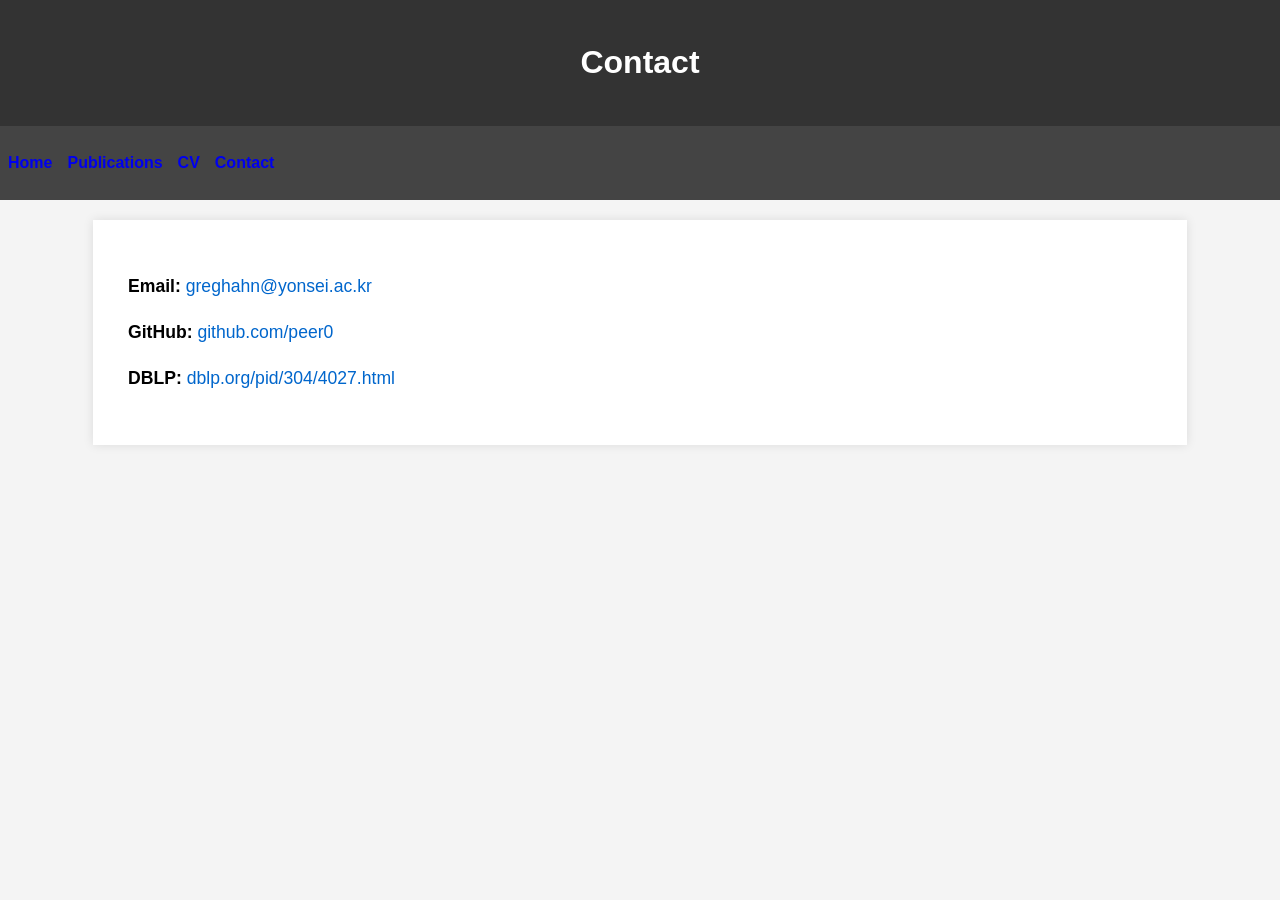
==== contact.html @ b4288afc "Create contact.html" ====
<!DOCTYPE html>
<html lang="en">
<head>
  <meta charset="UTF-8" />
  <meta name="viewport" content="width=device-width, initial-scale=1.0" />
  <title>Contact – Joonghyuk Hahn</title>
  <link rel="stylesheet" href="assets/style.css" />
  <style>
    .contact-info {
      font-size: 1.1em;
      margin-top: 20px;
    }
    .contact-info a {
      color: #0066cc;
      text-decoration: none;
    }
    .contact-info a:hover {
      text-decoration: underline;
    }
  </style>
</head>
<body>
  <header>
    <h1>Contact</h1>
  </header>

  <nav>
    <ul>
      <li><a href="index.html">Home</a></li>
      <li><a href="publications.html">Publications</a></li>
      <li><a href="cv.html">CV</a></li>
      <li><a href="contact.html">Contact</a></li>
    </ul>
  </nav>

  <section class="contact-info">
    <p><strong>Email:</strong> <a href="mailto:greghahn@yonsei.ac.kr">greghahn@yonsei.ac.kr</a></p>
    <p><strong>GitHub:</strong> <a href="https://github.com/peer0" target="_blank">github.com/peer0</a></p>
    <p><strong>DBLP:</strong> <a href="https://dblp.org/pid/304/4027.html" target="_blank">dblp.org/pid/304/4027.html</a></p>
  </section>
</body>
</html>
---- assets/style.css ----
body {
    font-family: Arial, sans-serif;
    margin: 0;
    padding: 0;
    line-height: 1.6;
    background-color: #f4f4f4;
}

header {
    text-align: center;
    padding: 1em;
    background-color: #333;
    color: white;
}

header img {
    width: 150px;
    border-radius: 50%;
}

nav {
    background-color: #444;
    color: white;
    text-align: center;
    padding: 0.5em;
}

nav ul {
  list-style-type: none;
  padding: 0;
  display: flex;
  gap: 15px;
}

nav ul li {
  display: inline;
}

nav ul li a {
  text-decoration: none;
  font-weight: bold;
}


section {
    padding: 2em;
    background-color: white;
    margin: 1em auto;
    width: 80%;
    box-shadow: 0 0 10px rgba(0, 0, 0, 0.1);
}

footer {
    text-align: center;
    padding: 1em;
    background-color: #333;
    color: white;
}
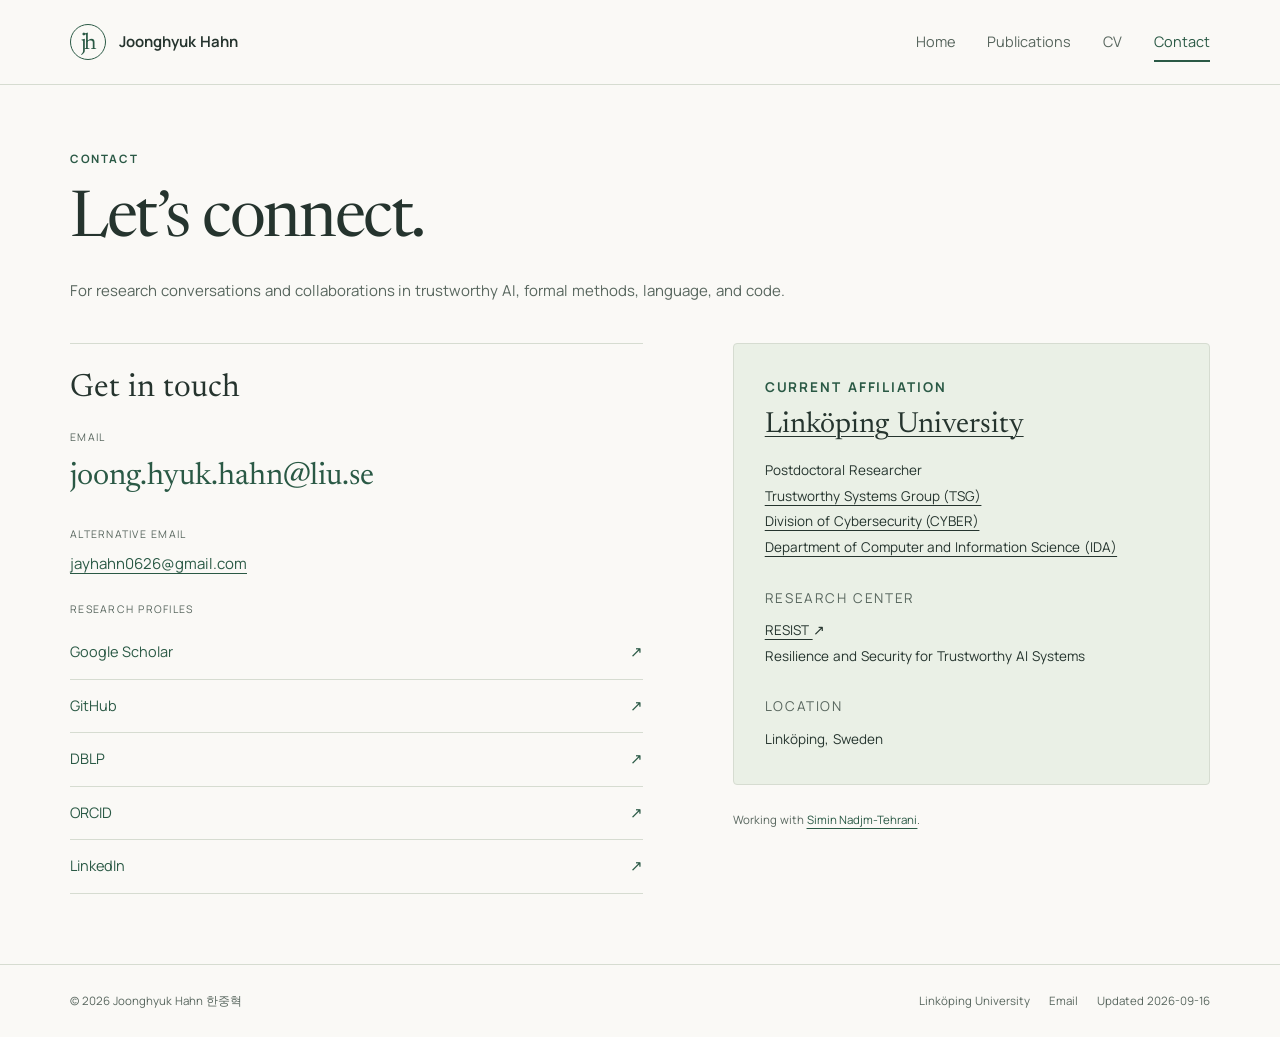
==== commit fed44990: "Redesign site and update for Linköping postdoc - New editorial design (Newsreader/Manrope, local fon" ====
--- a/contact.html
+++ b/contact.html
@@ -1,42 +1,26 @@
 <!DOCTYPE html>
 <html lang="en">
 <head>
-  <meta charset="UTF-8" />
-  <meta name="viewport" content="width=device-width, initial-scale=1.0" />
-  <title>Contact – Joonghyuk Hahn</title>
-  <link rel="stylesheet" href="assets/style.css" />
-  <style>
-    .contact-info {
-      font-size: 1.1em;
-      margin-top: 20px;
-    }
-    .contact-info a {
-      color: #0066cc;
-      text-decoration: none;
-    }
-    .contact-info a:hover {
-      text-decoration: underline;
-    }
-  </style>
-</head>
-<body>
-  <header>
-    <h1>Contact</h1>
-  </header>
-
-  <nav>
-    <ul>
-      <li><a href="index.html">Home</a></li>
-      <li><a href="publications.html">Publications</a></li>
-      <li><a href="cv.html">CV</a></li>
-      <li><a href="contact.html">Contact</a></li>
-    </ul>
-  </nav>
-
-  <section class="contact-info">
-    <p><strong>Email:</strong> <a href="mailto:greghahn@yonsei.ac.kr">greghahn@yonsei.ac.kr</a></p>
-    <p><strong>GitHub:</strong> <a href="https://github.com/peer0" target="_blank">github.com/peer0</a></p>
-    <p><strong>DBLP:</strong> <a href="https://dblp.org/pid/304/4027.html" target="_blank">dblp.org/pid/304/4027.html</a></p>
-  </section>
-</body>
-</html>
+<meta charset="UTF-8"><meta name="viewport" content="width=device-width, initial-scale=1">
+<title>Contact | Joonghyuk Hahn</title>
+<meta name="description" content="Contact Joonghyuk Hahn, Postdoctoral Researcher in TSG at Linköping University and RESIST."><meta name="author" content="Joonghyuk Hahn">
+<meta name="theme-color" content="#173e30"><meta name="color-scheme" content="light">
+<link rel="canonical" href="https://peer0.github.io/contact.html"><link rel="icon" type="image/svg+xml" href="assets/favicon.svg">
+<meta property="og:type" content="website"><meta property="og:locale" content="en_US">
+<meta property="og:title" content="Contact | Joonghyuk Hahn"><meta property="og:description" content="Contact Joonghyuk Hahn, Postdoctoral Researcher in TSG at Linköping University and RESIST."><meta property="og:url" content="https://peer0.github.io/contact.html">
+<meta name="twitter:card" content="summary"><meta name="twitter:title" content="Contact | Joonghyuk Hahn"><meta name="twitter:description" content="Contact Joonghyuk Hahn, Postdoctoral Researcher in TSG at Linköping University and RESIST.">
+<link rel="stylesheet" href="assets/style.css"><script src="assets/site.js" defer></script>
+<script type="application/ld+json">{"@context": "https://schema.org", "@type": "Person", "name": "Joonghyuk Hahn", "alternateName": "한중혁", "url": "https://peer0.github.io", "jobTitle": "Postdoctoral Researcher", "affiliation": {"@type": "Organization", "name": "Linköping University", "url": "https://liu.se/en"}, "sameAs": ["https://scholar.google.com/citations?user=08ccS2oAAAAJ", "https://github.com/peer0", "https://dblp.org/pid/304/4027.html", "https://orcid.org/0009-0000-5890-4916", "https://www.linkedin.com/in/joonghyuk-hahn"], "knowsAbout": ["Trustworthy AI", "Formal language theory", "Code intelligence", "Neuro-symbolic AI"]}</script>
+</head><body>
+<a class="skip-link" href="#main">Skip to content</a>
+<header class="site-header"><div class="wrap header-inner">
+<a href="index.html" class="brand"><span class="monogram" aria-hidden="true">jh</span>Joonghyuk Hahn</a>
+<button class="menu-toggle" type="button" data-menu-toggle aria-expanded="false" aria-controls="site-navigation" hidden>Menu <span aria-hidden="true">☰</span></button>
+<nav class="site-nav" id="site-navigation" aria-label="Main navigation"><a href="index.html">Home</a><a href="publications.html">Publications</a><a href="cv.html">CV</a><a href="contact.html" aria-current="page">Contact</a></nav></div></header>
+<main id="main" class="wrap"><div class="page-intro"><p class="eyebrow">Contact</p><h1>Let’s connect.</h1><p class="lede">For research conversations and collaborations in trustworthy AI, formal methods, language, and code.</p></div><div class="contact-layout"><div><section class="contact-panel"><h2>Get in touch</h2><div class="contact-label">Email</div><a class="email-link" href="mailto:joong.hyuk.hahn@liu.se">joong.hyuk.hahn@liu.se</a><div class="contact-label">Alternative email</div><a href="mailto:jayhahn0626@gmail.com">jayhahn0626@gmail.com</a><div class="contact-label">Research profiles</div><a href="https://scholar.google.com/citations?user=08ccS2oAAAAJ" target="_blank" rel="noopener noreferrer" class="profile-row">Google Scholar<span class="arrow" aria-hidden="true">↗</span></a><a href="https://github.com/peer0" target="_blank" rel="noopener noreferrer" class="profile-row">GitHub<span class="arrow" aria-hidden="true">↗</span></a><a href="https://dblp.org/pid/304/4027.html" target="_blank" rel="noopener noreferrer" class="profile-row">DBLP<span class="arrow" aria-hidden="true">↗</span></a><a href="https://orcid.org/0009-0000-5890-4916" target="_blank" rel="noopener noreferrer" class="profile-row">ORCID<span class="arrow" aria-hidden="true">↗</span></a><a href="https://www.linkedin.com/in/joonghyuk-hahn" target="_blank" rel="noopener noreferrer" class="profile-row">LinkedIn<span class="arrow" aria-hidden="true">↗</span></a></section></div>
+<div><section class="contact-affiliation"><p class="eyebrow">Current affiliation</p><h3><a href="https://liu.se/en" target="_blank" rel="noopener noreferrer">Linköping University</a></h3><p>Postdoctoral Researcher<br><a href="https://liu.se/en/organisation/liu/ida/cyber" target="_blank" rel="noopener noreferrer">Trustworthy Systems Group (TSG)</a><br><a href="https://liu.se/en/organisation/liu/ida/cyber" target="_blank" rel="noopener noreferrer">Division of Cybersecurity (CYBER)</a><br><a href="https://liu.se/en/organisation/liu/ida" target="_blank" rel="noopener noreferrer">Department of Computer and Information Science (IDA)</a></p><p class="contact-label">Research center</p><p><a href="https://liu.se/en/research/resist" target="_blank" rel="noopener noreferrer">RESIST <span class="arrow" aria-hidden="true">↗</span></a><br>Resilience and Security for Trustworthy AI Systems</p><p class="contact-label">Location</p><p>Linköping, Sweden</p></section><p class="fine-print">Working with <a href="https://liu.se/en/employee/simna73" target="_blank" rel="noopener noreferrer">Simin Nadjm-Tehrani</a>.</p></div></div></main>
+<footer class="site-footer"><div class="wrap footer-inner">
+<span>© 2026 Joonghyuk Hahn <span lang="ko">한중혁</span></span>
+<div class="footer-links"><a href="https://liu.se/en" target="_blank" rel="noopener noreferrer">Linköping University</a><a href="mailto:joong.hyuk.hahn@liu.se">Email</a><span>Updated 2026-09-16</span></div>
+</div></footer><div class="action-status" id="action-status" role="status" aria-live="polite" aria-atomic="true"></div>
+</body></html>
--- a/assets/style.css
+++ b/assets/style.css
@@ -1,58 +1,367 @@
-body {
-    font-family: Arial, sans-serif;
-    margin: 0;
-    padding: 0;
-    line-height: 1.6;
-    background-color: #f4f4f4;
-}
-
-header {
-    text-align: center;
-    padding: 1em;
-    background-color: #333;
-    color: white;
-}
-
-header img {
-    width: 150px;
-    border-radius: 50%;
-}
-
-nav {
-    background-color: #444;
-    color: white;
-    text-align: center;
-    padding: 0.5em;
-}
-
-nav ul {
-  list-style-type: none;
-  padding: 0;
-  display: flex;
-  gap: 15px;
-}
-
-nav ul li {
-  display: inline;
-}
-
-nav ul li a {
-  text-decoration: none;
-  font-weight: bold;
-}
-
-
-section {
-    padding: 2em;
-    background-color: white;
-    margin: 1em auto;
-    width: 80%;
-    box-shadow: 0 0 10px rgba(0, 0, 0, 0.1);
-}
-
-footer {
-    text-align: center;
-    padding: 1em;
-    background-color: #333;
-    color: white;
-}
+/* Self-hosted, OFL-licensed typefaces. No external font requests. */
+@font-face{font-family:Newsreader;src:url(fonts/newsreader-normal.woff2) format('woff2');font-style:normal;font-weight:200 800;font-display:swap}
+@font-face{font-family:Newsreader;src:url(fonts/newsreader-italic.woff2) format('woff2');font-style:italic;font-weight:200 800;font-display:swap}
+@font-face{font-family:Manrope;src:url(fonts/manrope.woff2) format('woff2');font-style:normal;font-weight:200 800;font-display:swap}
+:root{
+  --paper:#faf9f6;--surface:#f0f1eb;--ink:#25342e;--muted:#58665e;
+  --green:#2a5945;--deep:#193e30;--copper:#905332;--line:#d6dcd1;
+  --soft-green:#eaf0e6;--serif:Newsreader,Georgia,'Times New Roman',serif;
+  --sans:Manrope,-apple-system,BlinkMacSystemFont,'Segoe UI',Arial,sans-serif;
+}
+*{box-sizing:border-box}
+html{scroll-behavior:smooth;scroll-padding-top:108px}
+body{margin:0;color:var(--ink);background:var(--paper);font:15px/1.7 var(--sans);word-spacing:.06em;-webkit-font-smoothing:antialiased}
+[hidden]{display:none!important}
+::selection{background:#d3e2c8;color:var(--deep)}
+a{color:var(--green);text-decoration-thickness:1px;text-underline-offset:4px}
+a:hover{color:var(--deep)}
+button,input,select{font:inherit}
+button,select,summary{cursor:pointer}
+button{color:inherit}
+:where(button,a,input,select,summary):focus-visible{outline:3px solid var(--copper);outline-offset:4px}
+img{display:block;max-width:100%}
+p,h1,h2,h3,figure{margin:0}
+h1,h2,h3{line-height:1.2;font-weight:500}
+button,a,input,select,summary{-webkit-tap-highlight-color:transparent}
+.wrap{width:min(1140px,calc(100% - 96px));margin-inline:auto}
+.skip-link{position:fixed;left:20px;top:-100px;padding:12px 20px;color:#fff;background:var(--deep);z-index:100}
+.skip-link:focus{top:12px;color:white}
+
+/* Shared navigation and small, deliberate interface details. */
+.site-header{position:sticky;top:0;z-index:20;background:rgba(250,249,246,.97);border-bottom:1px solid var(--line)}
+.header-inner{min-height:84px;display:flex;justify-content:space-between;align-items:center;gap:24px}
+.brand{display:flex;align-items:center;gap:13px;text-decoration:none;color:var(--ink);font-size:15px;font-weight:650;white-space:nowrap}
+.monogram{display:inline-flex;align-items:center;justify-content:center;flex-shrink:0;width:36px;height:36px;border:1px solid var(--green);border-radius:50%;font:23px var(--serif);letter-spacing:-.05em;color:var(--green);padding-top:3px}
+.site-nav{display:flex;align-items:center;gap:0;flex:0 0 auto}
+.site-nav a+a{margin-left:32px}
+.site-nav a{font-size:14.5px;color:var(--muted);padding:13px 0;text-decoration:none;position:relative;min-height:44px}
+.site-nav a:hover,.site-nav a[aria-current=page]{color:var(--green)}
+.site-nav a[aria-current=page]::after{content:'';height:2px;position:absolute;bottom:5px;left:0;right:0;background:var(--green)}
+.menu-toggle{display:none;background:transparent;border:1px solid var(--line);border-radius:3px;padding:9px 11px;font-size:13.5px}
+.eyebrow{color:var(--green);font-size:11.5px;font-weight:700;letter-spacing:.14em;text-transform:uppercase}
+.button{min-height:46px;display:inline-flex;align-items:center;justify-content:center;gap:22px;padding:11px 18px;background:var(--deep);color:white;border:1px solid var(--deep);border-radius:3px;font-size:13.5px;font-weight:600;text-decoration:none;white-space:nowrap;flex-shrink:0;transition:background .18s,border-color .18s,transform .18s}
+.button:hover{background:#2e5844;color:white;transform:translateY(-1px)}
+.button-secondary{background:transparent;color:var(--ink);border-color:#b7c1b3}
+.button-secondary:hover{color:var(--deep);background:var(--soft-green);border-color:var(--green)}
+.arrow{display:inline-block;text-decoration:none;font-family:var(--sans);font-weight:400}
+.text-link{font-size:13.5px;font-weight:600;text-decoration:none;display:inline-flex;gap:16px;align-items:center;white-space:nowrap;padding-block:12px;min-height:44px}
+.text-link:hover{text-decoration:underline}
+.site-footer{border-top:1px solid var(--line)}
+.footer-inner{padding-block:26px;display:flex;flex-wrap:wrap;justify-content:space-between;align-items:center;gap:10px 25px;color:var(--muted);font-size:11.5px}
+.footer-inner a{color:var(--muted);text-decoration:none}
+.footer-inner a:hover{color:var(--green);text-decoration:underline}
+.footer-links{display:flex;gap:19px;align-items:center;flex:0 0 auto;white-space:nowrap}
+.action-status{position:fixed;bottom:22px;left:50%;transform:translateX(-50%);z-index:50;max-width:calc(100% - 40px);width:max-content;padding:12px 20px;background:var(--deep);color:white;border-radius:4px;font-size:14.5px;box-shadow:0 4px 20px #193e3026;opacity:0;pointer-events:none;transition:opacity .15s}
+.action-status.has-message{opacity:1}
+
+/* Introduction: typography and the original portrait carry the identity. */
+.hero{display:grid;grid-template-columns:minmax(0,1fr) 286px;gap:86px;align-items:center;padding-block:80px 72px}
+.hero .eyebrow{display:flex;flex-wrap:wrap;gap:8px;align-items:center;font-size:10.5px;letter-spacing:.11em}
+.nowrap{white-space:nowrap}
+.status-dot{width:6px;height:6px;background:var(--green);border-radius:50%;display:inline-block;margin-right:2px}
+.hero-name{margin-block:24px 0}
+.hero h1{font:500 clamp(54px,5.5vw,76px)/1.05 var(--serif);letter-spacing:-.048em}
+.korean-name{display:block;font:13px/1.5 var(--sans);letter-spacing:.16em;color:var(--muted);margin-top:9px}
+.hero-headline{font:400 32px/1.2 var(--serif);letter-spacing:-.02em;max-width:530px;margin-top:24px}
+.hero-headline em{font-weight:400;color:var(--green);white-space:nowrap}
+.hero-bio{font-size:15.5px;line-height:1.9;margin-top:22px;max-width:630px;color:var(--muted)}
+.hero-bio a{color:var(--ink);text-decoration-color:#9dac99}
+.actions{display:flex;align-items:center;gap:12px;flex-wrap:wrap;margin-top:26px}
+.profile-links{display:flex;flex-wrap:wrap;gap:2px 23px;margin-top:17px}
+.profile-links a{font-size:12.5px;text-decoration:none;color:var(--muted);padding-block:10px}
+.profile-links a:hover{color:var(--green);text-decoration:underline}
+.hero-portrait{padding-top:8px}
+.portrait-frame{position:relative;border:1px solid #bdc6b7;padding:8px;background:var(--paper)}
+.portrait-frame::before{content:'';position:absolute;inset:11px -12px -12px 11px;border:1px solid #d8dbcd;z-index:-1}
+.portrait-frame::after{content:'';width:46px;height:3px;position:absolute;top:-2px;left:17px;background:var(--green)}
+.portrait{width:268px;height:330px;object-fit:cover;object-position:52% 84%}
+.portrait-note{margin-top:23px;display:flex;flex-direction:column;gap:5px;font-size:13.5px;color:var(--green)}
+.portrait-note .location-label{font-size:10.5px;letter-spacing:.11em;text-transform:uppercase;color:var(--muted)}
+.portrait-note span:last-child{display:flex;align-items:center;gap:6px;white-space:nowrap}
+.portrait-note svg{width:13px;height:13px;fill:none;stroke:currentColor;stroke-width:1.5}
+.affiliation-band{background:var(--soft-green);border-block:1px solid var(--line)}
+.affiliation-inner{display:grid;grid-template-columns:1.2fr 1.3fr 1.1fr;gap:28px;padding-block:25px;align-items:start}
+.affiliation-item{border-left:1px solid #cad6c3;padding-left:28px;min-width:0}
+.affiliation-item:first-child{padding-left:0;border:0}
+.affiliation-item .eyebrow{font-size:10.5px;letter-spacing:.12em;margin-bottom:6px}
+.affiliation-item a{font-size:14.5px;font-weight:550;text-decoration:none;color:var(--ink)}
+.affiliation-item a:hover{text-decoration:underline}
+.affiliation-item small{display:block;font-size:11.5px;color:var(--muted);margin-top:4px;line-height:1.7}
+.affiliation-item small a{font-size:inherit;font-weight:400;color:inherit}
+
+/* Research directions link directly to the relevant bibliography. */
+.section{padding-block:68px;border-bottom:1px solid var(--line)}
+.section-heading{display:flex;justify-content:space-between;gap:32px;align-items:end;margin-bottom:32px}
+.section-heading>div{flex:1 1 0%;min-width:0}
+.section-heading>.text-link{flex:0 0 auto}
+.section-heading h2{font:400 40px/1.12 var(--serif);letter-spacing:-.026em;margin-top:11px}
+.section-heading h2 em{color:var(--green)}
+.research-heading{align-items:center;margin-bottom:36px}
+.research-heading>div{flex:0 0 37%}
+.research-heading h2{font-size:43px}
+.section-intro{color:var(--muted);font-size:15.5px;line-height:1.9;max-width:660px}
+.theme-grid{display:grid;grid-template-columns:repeat(3,minmax(0,1fr));gap:30px}
+.theme{display:flex;flex-direction:column;border-top:1px solid var(--green);padding-top:18px}
+.theme-top{display:flex;gap:11px;align-items:center;margin-bottom:16px}
+.theme-number{color:var(--copper);font:italic 21px var(--serif)}
+.theme-label{color:var(--muted);font-size:11.5px;font-weight:600}
+.theme h3{font:400 28px/1.2 var(--serif);letter-spacing:-.02em;margin-bottom:12px;max-width:290px}
+.theme p{font-size:13.5px;color:var(--muted);line-height:1.85;margin-bottom:12px}
+.theme-bottom{margin-top:auto}
+.theme-link{font-size:12.5px;font-weight:600;display:flex;align-items:center;gap:10px;min-height:44px;text-decoration:none;width:fit-content;white-space:nowrap}
+.theme-link:hover,.theme-secondary:hover{text-decoration:underline}
+.paper-count{display:inline-flex;align-items:center;justify-content:center;min-width:21px;height:21px;border-radius:50%;background:var(--soft-green);color:var(--green);font-size:11.5px}
+.theme-secondary{display:inline-flex;min-height:30px;align-items:center;font-size:11.5px;text-decoration:none;color:var(--muted)}
+
+/* Now: one short statement of current work, placed between affiliation and research directions. */
+.now{display:grid;grid-template-columns:37% minmax(0,1fr);gap:40px;align-items:start;padding-block:64px 60px;border-bottom:1px solid var(--line)}
+.now .eyebrow{display:flex;align-items:center;gap:9px;padding-top:9px}
+.now-text{font:400 26px/1.45 var(--serif);letter-spacing:-.012em;word-spacing:normal;color:var(--deep);max-width:700px;margin:0}
+/* Research cards: diagrams explain concepts; bibliographic data stays explicit. */
+.research-grid{display:grid;grid-template-columns:repeat(2,minmax(0,1fr));gap:26px}
+.research-card{display:flex;flex-direction:column;min-width:0;border:1px solid var(--line);border-radius:5px;background:#fdfcf9;overflow:hidden;transition:border-color .2s,box-shadow .2s,transform .2s}
+.research-card:hover{border-color:#a6b8a0;box-shadow:0 8px 24px #20382c08;transform:translateY(-2px)}
+.research-art{border-bottom:1px solid var(--line);background:var(--soft-green)}
+.research-art img{width:100%;height:auto;aspect-ratio:560/220}
+.research-card-body{padding:24px 26px 19px;display:flex;flex:1 0 auto;flex-direction:column}
+.research-card-body>*{flex-shrink:0}
+.research-card-meta{display:flex;flex-wrap:wrap;gap:5px 12px;align-items:baseline;justify-content:space-between;margin-bottom:16px}
+.research-card-meta .eyebrow{font-size:10.5px;letter-spacing:.1em}
+.venue{color:var(--green);font-size:11.5px;font-weight:700}
+.venue.preprint{color:var(--copper)}
+.research-card h3{font:400 34px/1.13 var(--serif);letter-spacing:-.025em;margin-bottom:10px}
+.research-card h3 a{display:block;position:relative;padding-right:28px;text-decoration:none;color:var(--ink)}
+.research-card h3 .arrow{position:absolute;right:0;top:4px;font-size:20px;color:var(--green)}
+.research-card h3 a:hover{color:var(--green)}
+.research-card-title{font-size:13.5px;line-height:1.7;font-weight:600;margin-bottom:12px}
+.paper-summary{color:var(--muted);font-size:13.5px;line-height:1.85}
+.paper-authors{color:var(--muted);font-size:12.5px;margin-top:14px;line-height:1.8}
+.paper-authors strong{color:var(--ink);font-weight:650}
+.research-card .paper-authors{padding-top:16px;margin-top:auto}
+.paper-links{display:flex;flex-wrap:wrap;gap:6px 23px;margin-top:7px}
+.paper-links a{font-size:12.5px;font-weight:600;text-decoration:none;display:inline-flex;align-items:center;gap:6px;min-height:44px}
+.paper-links a:hover{text-decoration:underline}
+.fine-print{font-size:11.5px;color:var(--muted);margin-top:18px;line-height:1.8}
+
+/* News and background share a compact two-column section. */
+.home-notes{display:grid;grid-template-columns:1.3fr 1fr;gap:76px;border-bottom:0}
+.home-notes .section-heading{margin-bottom:26px}
+.home-notes h2{font-size:37px}
+.news-row{display:grid;grid-template-columns:69px minmax(0,1fr);gap:18px;padding-block:15px;border-top:1px solid var(--line)}
+.news-date{font-size:11.5px;font-variant-numeric:tabular-nums;color:var(--muted);padding-top:3px}
+.news-body{font-size:13.5px;line-height:1.9}
+.news-body a{font-size:11.5px;display:inline-block;white-space:nowrap;margin-left:5px}
+.news-row.featured .news-date{color:var(--green);font-weight:700}
+.news-row.featured .news-body{color:var(--deep)}
+.news-archive{margin-top:8px}
+.news-archive summary,.citation summary{display:flex;align-items:center;gap:17px;min-height:44px;font-size:12.5px;color:var(--green);list-style:none;width:fit-content}
+.news-archive summary::-webkit-details-marker,.citation summary::-webkit-details-marker{display:none}
+.news-archive summary:hover,.citation summary:hover{text-decoration:underline;text-underline-offset:4px}
+.news-archive[open] summary span,.citation[open] summary span{transform:rotate(45deg)}
+details:not([open])>:not(summary){display:none}
+.timeline{margin:0;padding:0;list-style:none}
+.timeline li{position:relative;padding:0 0 24px 24px;border-left:1px solid #c8d4c1}
+.timeline li::before{content:'';position:absolute;left:-4px;top:6px;width:7px;height:7px;border:1px solid #8ba081;background:var(--paper);border-radius:50%}
+.timeline li.current::before{background:var(--green);border-color:var(--green)}
+.timeline li:last-child{padding-bottom:3px}
+.timeline-date{display:block;font-size:11.5px;color:var(--muted);margin-bottom:6px}
+.timeline .current .timeline-date{color:var(--green)}
+.timeline h3{font-size:14.5px;font-weight:650;line-height:1.5}
+.timeline p{font-size:12.5px;color:var(--muted);margin-top:4px;line-height:1.8}
+#about>.text-link{margin-top:20px}
+.contact-banner{position:relative;overflow:hidden;margin-bottom:64px;padding:44px 48px;background:var(--deep);color:var(--paper);display:flex;align-items:center;justify-content:space-between;gap:36px;border-radius:4px}
+.contact-banner>div:first-child{flex:1;min-width:0}
+.contact-banner .eyebrow{color:#bdd0b2;font-size:10.5px;margin-bottom:17px}
+.contact-banner h2{font:400 42px/1.1 var(--serif);letter-spacing:-.025em;margin-bottom:16px}
+.contact-banner h2 em{color:#d2dfbe}
+.contact-banner p:not(.eyebrow){font-size:13.5px;color:#d6dfd0;line-height:1.9}
+.contact-banner-action{display:flex;flex-direction:column;gap:16px;align-items:flex-start;flex:0 0 auto}
+.contact-banner .button{background:var(--paper);color:var(--deep);border-color:var(--paper);min-width:165px}
+.contact-banner .button:hover{background:#e3ebd9}
+.contact-banner-email{font-size:12.5px;color:#d6dfd0;text-decoration:none;overflow-wrap:anywhere}
+.contact-banner-email:hover{color:white;text-decoration:underline}
+
+/* Publications: search and citations enhance an already complete static list. */
+.page-intro{padding-block:64px 38px}
+.page-intro h1{font:400 clamp(43px,5vw,64px)/1.13 var(--serif);letter-spacing:-.038em;margin-block:16px 20px}
+.page-intro .lede{color:var(--muted);font-size:15px;line-height:1.9;max-width:730px}
+.page-intro.split{display:flex;justify-content:space-between;gap:30px;align-items:center}
+.page-intro.split>div{flex:1;min-width:0}
+.publication-controls{border:1px solid var(--line);background:var(--surface);padding:24px;border-radius:4px;margin-bottom:18px}
+.search-row{display:flex;flex-wrap:wrap;align-items:flex-start;gap:16px}
+.field{display:flex;flex-direction:column;min-width:0;gap:7px}
+.field:first-child{flex:1 1 250px}
+.field:nth-child(2){flex:0 0 144px}
+.field:nth-child(3){flex:0 0 172px}
+.field label{font-size:11.5px;font-weight:650;color:var(--muted);display:flex;justify-content:space-between;align-items:center}
+.search-hint{font-size:10.5px;font-weight:400;color:var(--muted)}
+kbd{font:10px var(--sans);border:1px solid #bbc5b5;border-radius:2px;padding:0 4px;margin-left:3px}
+.field input,.field select{display:block;appearance:none;width:100%;min-height:46px;padding:11px 12px;color:var(--ink);background:var(--paper);border:1px solid #adbba8;border-radius:2px;font-size:13.5px;line-height:1.4}
+.field select{appearance:auto}
+.field input::placeholder{color:#626f65}
+.topic-filters{display:flex;flex-wrap:wrap;gap:7px;margin-top:20px}
+.topic-filters button{flex:0 0 auto;border:1px solid #bac7b3;background:transparent;color:var(--green);border-radius:3px;padding:9px 13px;font-size:11.5px;min-height:44px;font-weight:600}
+.topic-filters button[aria-pressed=true]{background:var(--deep);border-color:var(--deep);color:white}
+.topic-filters button:hover{border-color:var(--green)}
+.results-line{min-height:40px;display:flex;align-items:center;gap:20px;justify-content:space-between;color:var(--muted);font-size:12.5px}
+.reset-button{background:transparent;border:0;color:var(--green);text-decoration:underline;text-underline-offset:3px;font-size:12.5px;padding:10px 4px;min-height:44px}
+.publications-body{padding-bottom:65px}
+.publication-year-group{display:grid;grid-template-columns:105px minmax(0,1fr);gap:32px;border-top:1px solid var(--line);margin-top:24px;padding-top:30px}
+.year-heading{font:400 38px var(--serif);color:var(--green);position:sticky;top:113px;align-self:start}
+.publication{padding-bottom:23px;margin-bottom:26px;border-bottom:1px solid var(--line);scroll-margin-top:110px}
+.publication:last-child{margin-bottom:0;border-bottom:0;padding-bottom:0}
+.publication-meta{display:flex;flex-wrap:wrap;gap:8px 15px;align-items:baseline;margin-bottom:9px}
+.publication-type{color:var(--muted);font-size:10.5px;letter-spacing:.07em;text-transform:uppercase}
+.publication h3{font-size:16px;line-height:1.7;font-weight:600}
+.publication h3 a{color:var(--ink);text-decoration:none}
+.publication h3 a:hover{color:var(--green);text-decoration:underline}
+.publication .paper-authors{font-size:13.5px;margin-top:7px}
+.publication .paper-summary{margin-top:10px}
+.publication .paper-links{margin-top:5px}
+.citation{margin-top:-2px}
+.citation summary{font-size:11.5px;min-height:44px}
+.citation-body{border:1px solid var(--line);border-left:2px solid #91a887;background:var(--surface);padding:17px 19px;margin-top:5px}
+.citation-body p{font-size:12.5px;line-height:1.9;overflow-wrap:anywhere;user-select:text}
+.citation-body button{margin-top:12px;border:1px solid #aabc9f;background:var(--paper);border-radius:3px;min-height:44px;padding:9px 13px;font-size:12.5px;color:var(--green)}
+.citation-body button:hover{background:var(--soft-green)}
+.empty-state{padding:60px 20px;text-align:center;color:var(--muted);border-top:1px solid var(--line);margin-top:24px}
+.empty-state h2{font:32px var(--serif);margin-bottom:12px;color:var(--ink)}
+
+/* CV and contact keep the same visual language and readable measure. */
+.cv-layout{display:grid;grid-template-columns:165px minmax(0,1fr);gap:65px;padding-bottom:60px}
+.cv-nav{align-self:start;position:sticky;top:111px;display:grid;border-top:1px solid var(--line);padding-top:12px}
+.cv-nav a{font-size:12.5px;color:var(--muted);text-decoration:none;padding-block:12px;min-height:44px}
+.cv-nav a:hover{color:var(--green);text-decoration:underline}
+.cv-section{border-top:1px solid var(--line);padding-top:28px;margin-bottom:43px}
+.cv-section h2{font:400 33px var(--serif);margin-bottom:23px}
+.cv-section h3{font-size:15px;font-weight:650;margin-bottom:6px;line-height:1.6}
+.cv-entry{display:grid;grid-template-columns:113px minmax(0,1fr);gap:22px;margin-top:23px}
+.cv-date{font-size:11.5px;color:var(--muted);line-height:1.9;padding-top:3px}
+.cv-entry p{font-size:13.5px;color:var(--muted);line-height:1.9}
+.cv-entry .current-role{color:var(--green)}
+.cv-entry .thesis{margin-top:8px;font-size:12.5px}
+.cv-section>p{font-size:14.5px;color:var(--muted)}
+.skills-list{display:grid;grid-template-columns:150px minmax(0,1fr);gap:10px 20px;font-size:13.5px;line-height:1.8}
+.skills-list dt{color:var(--ink)}
+.skills-list dd{margin:0;color:var(--muted)}
+.contact-layout{display:grid;grid-template-columns:1.2fr 1fr;gap:90px;padding-bottom:70px}
+.contact-panel{border-top:1px solid var(--line);padding-top:28px}
+.contact-panel h2{font:32px var(--serif);margin-bottom:22px}
+.contact-panel p{font-size:14.5px;color:var(--muted);line-height:1.9}
+.email-link{font:clamp(22px,2.5vw,31px)/1.5 var(--serif);text-decoration:none;overflow-wrap:anywhere}
+.contact-label{font-size:10.5px;text-transform:uppercase;letter-spacing:.12em;color:var(--muted);margin-top:25px;margin-bottom:7px}
+.profile-row{display:flex;justify-content:space-between;align-items:center;gap:15px;padding-block:14px;border-bottom:1px solid var(--line);text-decoration:none;font-size:14.5px;min-height:48px}
+.contact-affiliation{padding:31px;background:var(--soft-green);border:1px solid var(--line);border-radius:4px;margin-bottom:25px}
+.contact-affiliation h3{font:29px var(--serif);margin:10px 0 18px}
+.contact-affiliation p{font-size:13.5px;line-height:1.9}
+.contact-affiliation a{color:var(--ink)}
+.not-found{padding-block:90px;min-height:62vh}
+.not-found h1{font:56px var(--serif);margin-bottom:20px}
+
+@media(min-width:1500px){.hero{padding-block:88px 78px}}
+@media(max-width:1000px){
+  .wrap{width:calc(100% - 64px)}
+  .hero{grid-template-columns:minmax(0,1fr) 240px;gap:44px;padding-block:58px}
+  .hero h1{font-size:57px}.hero-headline{font-size:29px}
+  .portrait{width:222px;height:290px}
+  .site-nav a+a{margin-left:23px}
+  .affiliation-inner{gap:18px}.affiliation-item{padding-left:18px}
+  .theme-grid{gap:24px}.theme h3{font-size:25px}
+  .research-card-body{padding:22px 21px 16px}.research-card h3{font-size:30px}
+  .home-notes{gap:40px}.contact-banner{padding:38px}
+  .cv-layout{gap:35px;grid-template-columns:140px minmax(0,1fr)}
+  .contact-layout{gap:42px}
+}
+@media(max-width:720px){
+  html{scroll-padding-top:95px}
+  .wrap{width:calc(100% - 40px)}
+  .header-inner{min-height:70px;flex-wrap:wrap;gap:0 16px}
+  .brand{font-size:14.5px;gap:10px;padding-block:15px}
+  .monogram{width:31px;height:31px;font-size:20px}
+  .menu-toggle{flex:0 0 76px;width:76px;min-height:44px;line-height:1.3;margin-left:auto;appearance:none}
+  .menu-toggle:not([hidden]){display:block}
+  .site-nav{width:100%;justify-content:space-between;gap:8px;padding-bottom:10px}
+  .site-nav a{font-size:12.5px}.site-nav a+a{margin-left:0}
+  .site-nav.enhanced{display:none}.site-nav.enhanced.is-open{display:flex}
+  .hero{grid-template-columns:1fr;gap:32px;padding-block:39px 38px}
+  .hero .eyebrow{font-size:10px;gap:5px;letter-spacing:.065em}
+  .hero-name{margin-top:24px}.hero h1{font-size:clamp(37px,11.3vw,66px);letter-spacing:-.04em}
+  .korean-name{font-size:13.5px;margin-top:8px}
+  .hero-headline{font-size:29px;line-height:1.18;margin-top:25px}
+  .hero-bio{font-size:14.5px;line-height:1.95;margin-top:19px}
+  .actions{gap:9px;margin-top:23px}.button{font-size:12.5px;padding:11px 13px;gap:13px}
+  .profile-links{gap:0 17px;margin-top:13px}.profile-links a{font-size:11.5px}
+  .hero-portrait{display:flex;align-items:center;gap:26px;padding-top:0}
+  .portrait-frame{width:115px;padding:5px;flex-shrink:0}
+  .portrait-frame::before{inset:7px -7px -7px 7px}
+  .portrait{width:103px;height:124px;object-position:52% 82%}
+  .portrait-note{font-size:13.5px;margin:0;gap:7px}
+  .portrait-note .location-label{font-size:10px}
+  .affiliation-inner{grid-template-columns:1fr;gap:18px;padding-block:24px}
+  .affiliation-item,.affiliation-item:first-child{padding-left:15px;border-left:2px solid #baccae}
+  .affiliation-item .eyebrow{font-size:10px;margin-bottom:4px}
+  .affiliation-item a{font-size:13.5px}.affiliation-item small{font-size:11.5px;margin-top:2px}
+  .section{padding-block:44px}
+  .now{grid-template-columns:1fr;gap:14px;padding-block:44px 40px}.now .eyebrow{padding-top:0}.now-text{font-size:22px}
+  .section-heading{gap:17px;flex-wrap:wrap;margin-bottom:25px}
+  .section-heading h2{font-size:34px}
+  .section-heading>.text-link{padding-block:4px;min-height:35px}
+  .research-heading{display:block}.research-heading h2{font-size:39px}
+  .research-heading h2 br{display:none}.section-intro{font-size:14.5px;margin-top:20px}
+  .theme-grid{grid-template-columns:1fr;gap:27px}
+  .theme{padding-top:16px}.theme-top{margin-bottom:13px}
+  .theme h3{font-size:28px;max-width:none}.theme p{font-size:13.5px;margin-bottom:6px}
+  .theme-bottom{display:flex;flex-wrap:wrap;align-items:center;gap:4px 17px}
+  .research-grid{grid-template-columns:1fr;gap:24px}
+  .research-card-body{padding:21px 20px 13px}.research-card h3{font-size:32px}
+  .research-card-meta{margin-bottom:15px}.research-card-meta .eyebrow{font-size:10px}
+  .research-card-title{font-size:13.5px}.research-card .paper-authors{padding-top:14px}
+  .research-art img{min-height:130px;object-fit:contain}
+  .paper-summary{font-size:13.5px}.fine-print{font-size:10.5px}
+  .home-notes{grid-template-columns:1fr;gap:37px}
+  .home-notes h2{font-size:34px}.home-notes .section-heading{margin-bottom:21px}
+  .news-row{grid-template-columns:63px minmax(0,1fr);gap:14px}
+  .news-date{font-size:10.5px}.news-body{font-size:13.5px}
+  .news-body a{margin-left:0}.timeline li{padding-bottom:24px}
+  .contact-banner{margin-bottom:40px;padding:31px 26px;display:block}
+  .contact-banner h2{font-size:35px}.contact-banner p:not(.eyebrow){font-size:12.5px}
+  .contact-banner-action{margin-top:25px;gap:13px}
+  .desktop-break{display:none}
+  .footer-inner{align-items:start;gap:15px;padding-block:24px;font-size:10.5px}
+  .footer-links{flex-wrap:wrap;gap:12px}
+  .page-intro{padding-block:41px 30px}.page-intro h1{font-size:46px}
+  .page-intro .lede{font-size:14.5px}.page-intro.split{display:block}
+  .page-intro.split>div{width:100%}.page-intro.split .button{margin-top:22px}
+  .publication-controls{padding:16px}.search-row{gap:13px}
+  .field:first-child,.field:nth-child(2),.field:nth-child(3){flex:1 0 100%;max-width:100%}
+  .field input,.field select{max-width:100%;min-width:0}
+  .search-hint{display:none}.topic-filters{display:grid;grid-template-columns:repeat(2,minmax(0,1fr));gap:7px}
+  .topic-filters button{width:100%;min-width:0;max-width:100%;padding:8px 10px;font-size:10.5px}
+  .publication-year-group{display:block;padding-top:25px;margin-top:20px}
+  .year-heading{position:static;margin-bottom:24px;font-size:34px}
+  .publication h3{font-size:15px;line-height:1.65}.publication .paper-authors{font-size:12.5px}
+  .citation-body{padding:14px}.citation-body p{font-size:11.5px}
+  .cv-layout{display:block}.cv-nav{position:static;display:flex;flex-wrap:wrap;gap:0 18px;padding-block:8px;margin-bottom:25px}
+  .cv-nav a{font-size:11.5px}.cv-entry{grid-template-columns:1fr;gap:7px;margin-top:26px}
+  .cv-section h2{font-size:31px}.cv-date{font-size:11.5px}
+  .skills-list{grid-template-columns:1fr;gap:3px}.skills-list dd{margin-bottom:15px}
+  .contact-layout{grid-template-columns:1fr;gap:35px}.contact-affiliation{padding:24px}
+  .email-link{font-size:29px}
+}
+@media(prefers-reduced-motion:reduce){
+  html{scroll-behavior:auto}
+  *,*::before,*::after{transition:none!important;animation:none!important}
+  .button:hover,.research-card:hover{transform:none}
+}
+@media print{
+  @page{size:A4;margin:18mm}
+  body{background:white;font-size:10pt;color:#111}
+  .site-header,.site-footer,.cv-nav,.actions,.profile-links,.publication-controls,.contact-banner,.page-intro .button,.reset-button,.action-status,.citation{display:none!important}
+  .wrap{width:100%}.cv-layout,.publication-year-group{display:block}
+  .page-intro{padding:0 0 20px}.page-intro h1{font-size:30pt}
+  .cv-section{margin-bottom:20px;padding-top:15px}.cv-section h2,.year-heading{font-size:18pt;position:static}
+  .cv-entry{grid-template-columns:80px 1fr;margin-top:15px}
+  .cv-entry,.publication,.research-card{break-inside:avoid}
+  .publication[hidden],.publication-year-group[hidden]{display:block!important}
+  .publication{margin-bottom:12px;padding-bottom:12px}a{color:inherit}
+}
